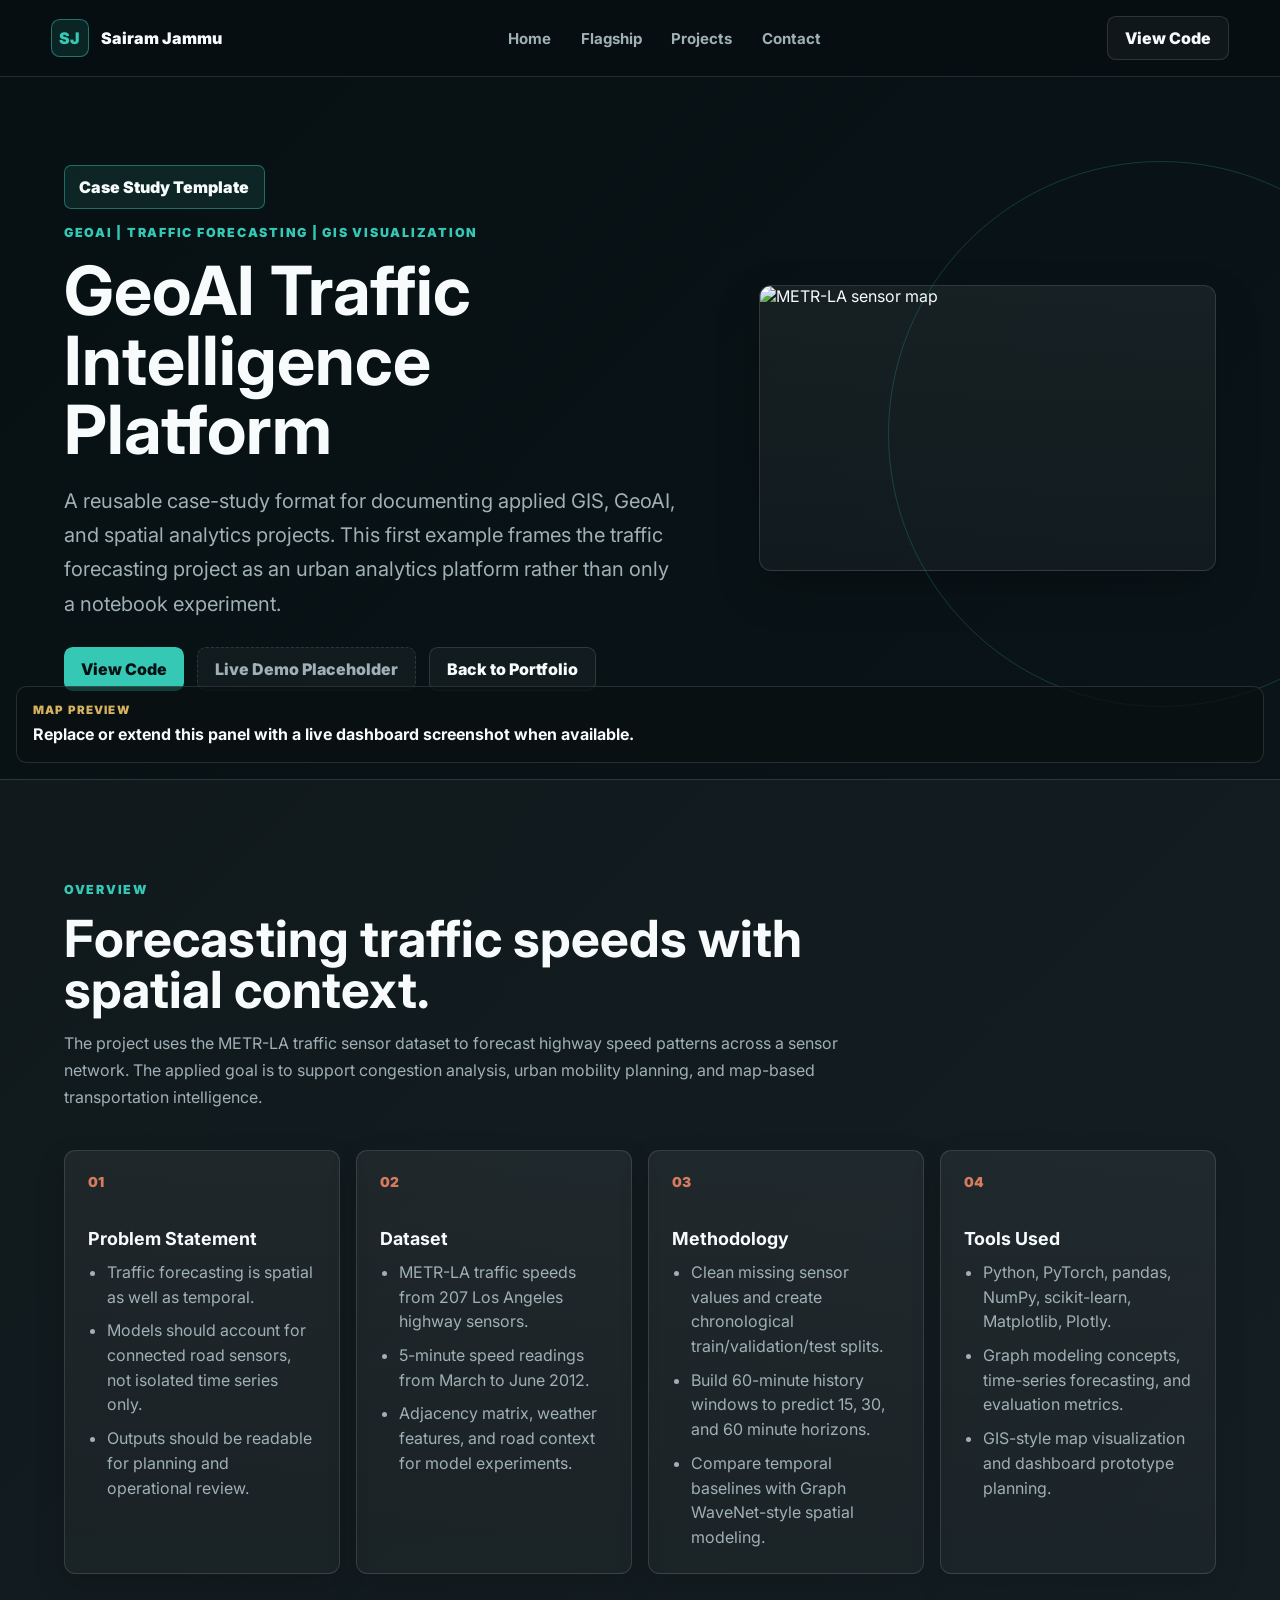
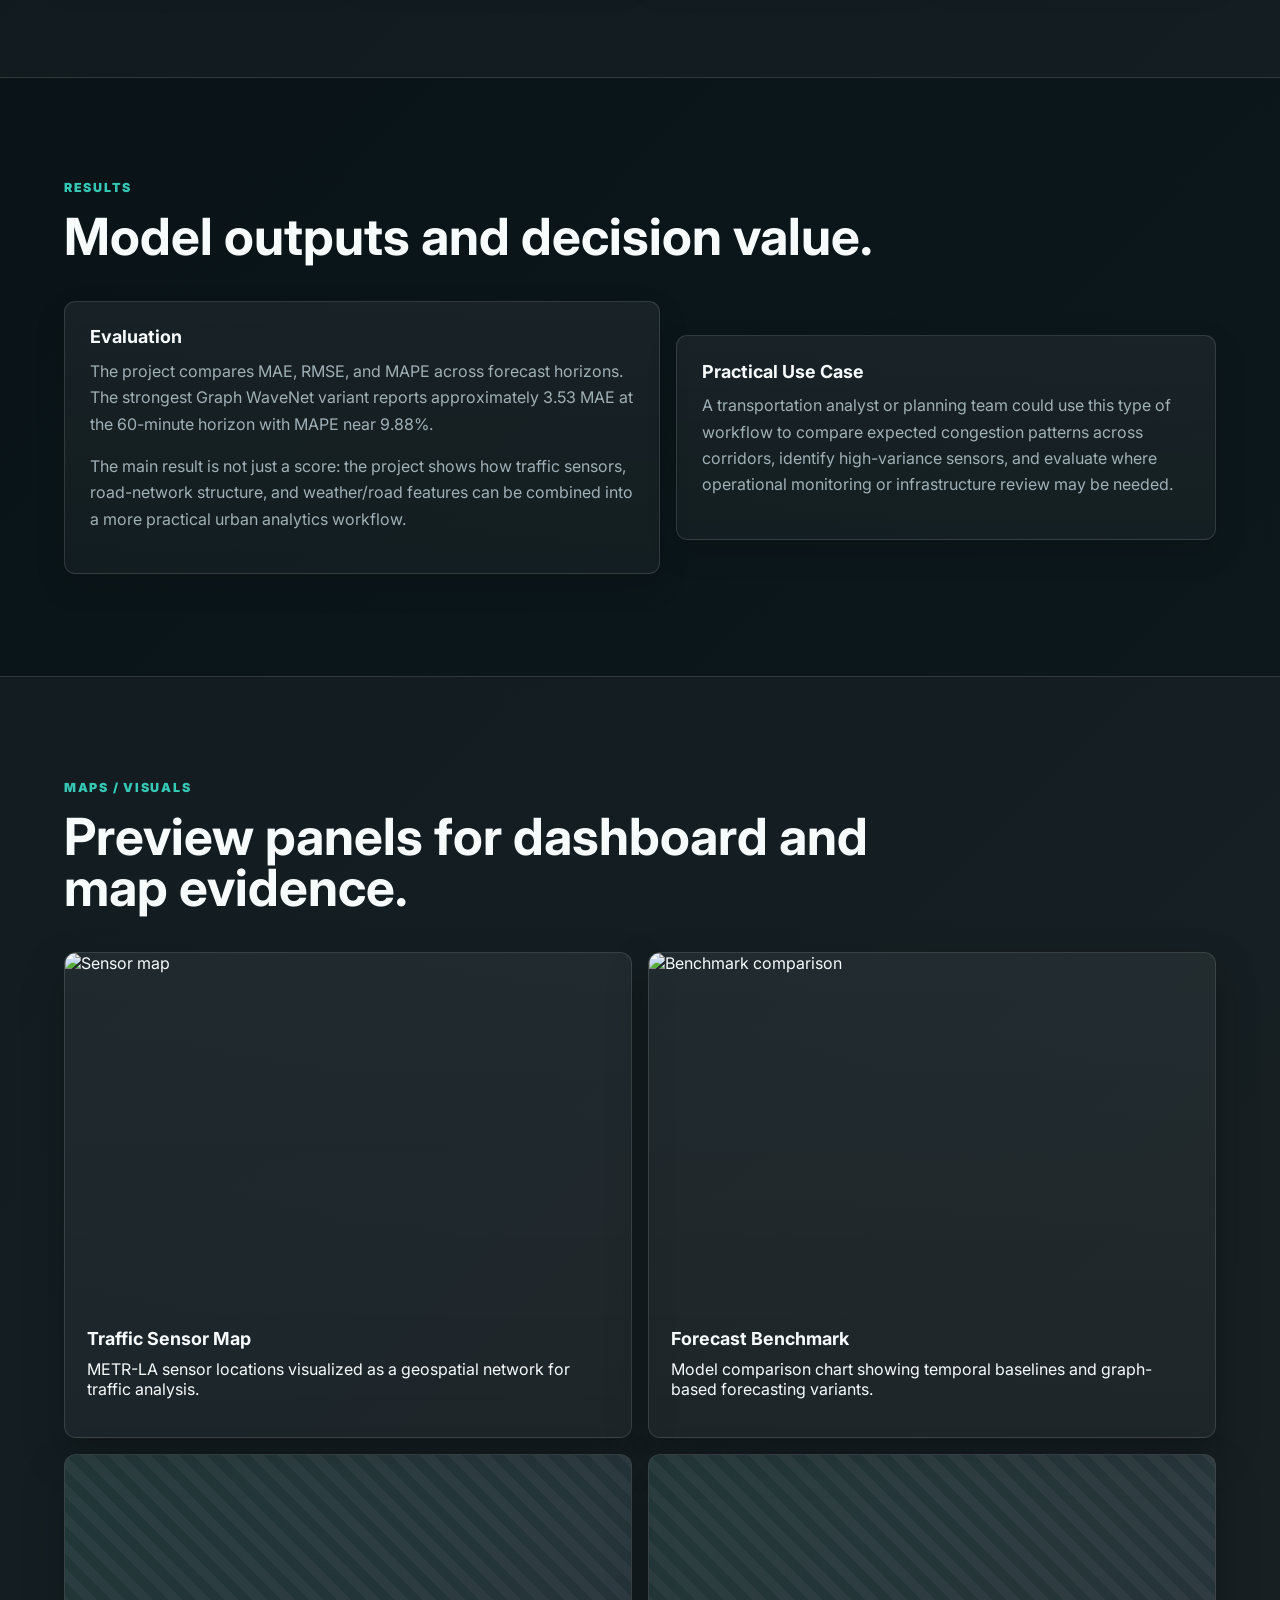
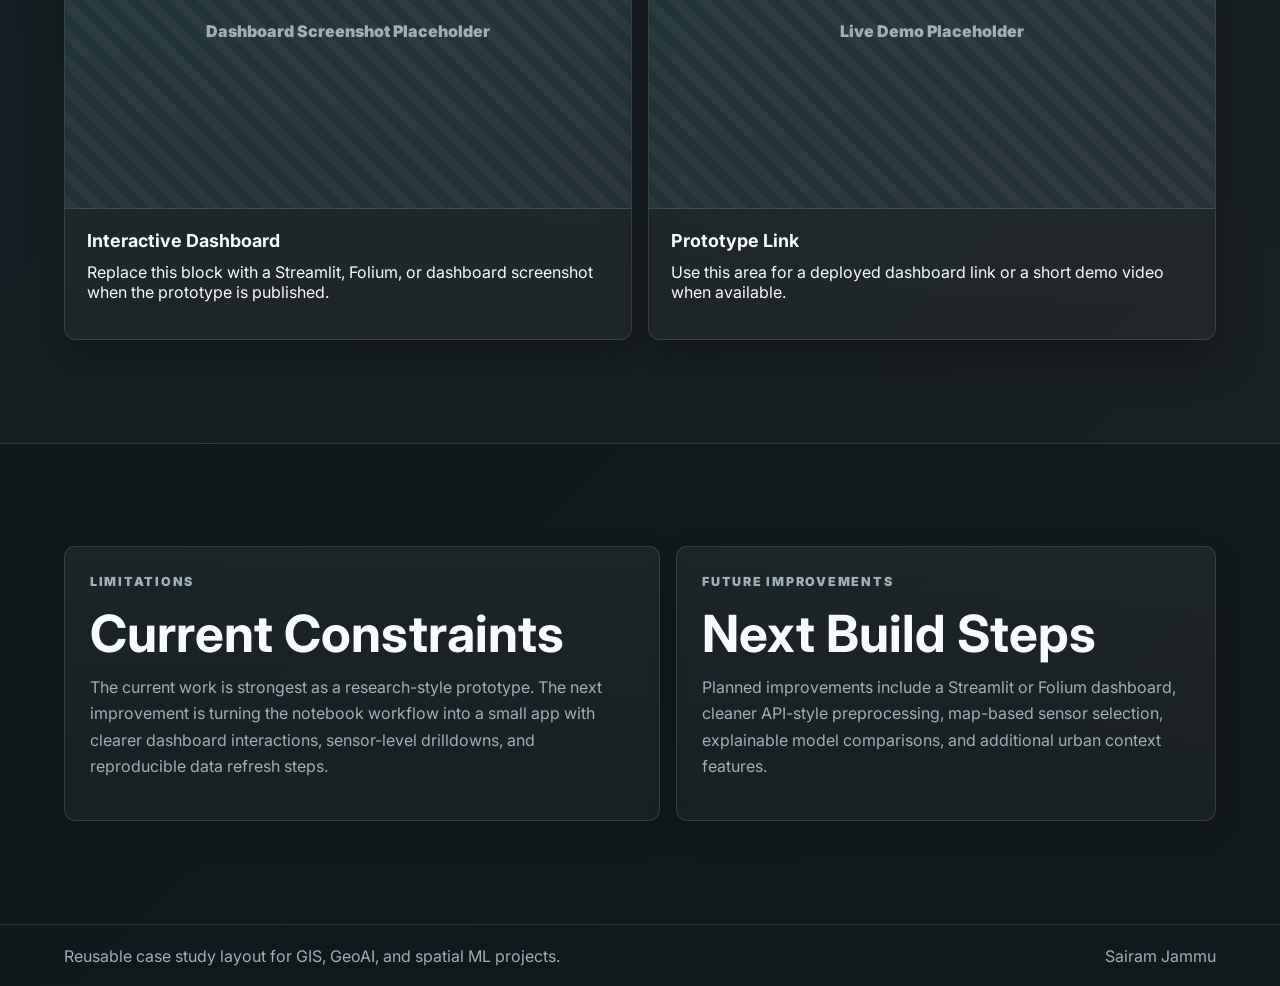
==== case-studies/traffic-forecasting.html @ 270493f6 "Reposition portfolio for GIS and GeoAI roles" ====
<!doctype html>
<html lang="en">
  <head>
    <meta charset="UTF-8" />
    <meta name="viewport" content="width=device-width, initial-scale=1.0" />
    <title>Case Study | GeoAI Traffic Intelligence Platform</title>
    <meta
      name="description"
      content="Case study for a GeoAI traffic forecasting and visualization project using METR-LA sensors, graph modeling ideas, weather features, road context, and GIS map outputs."
    />
    <link rel="preconnect" href="https://fonts.googleapis.com" />
    <link rel="preconnect" href="https://fonts.gstatic.com" crossorigin />
    <link
      href="https://fonts.googleapis.com/css2?family=Inter:wght@400;500;600;700;800;900&display=swap"
      rel="stylesheet"
    />
    <link rel="stylesheet" href="../styles.css?v=11" />
  </head>
  <body>
    <header class="site-header">
      <a class="brand" href="../index.html#home" aria-label="Sairam Jammu home">
        <span class="brand-mark">SJ</span>
        <span>Sairam Jammu</span>
      </a>
      <nav class="nav-links" aria-label="Primary navigation">
        <a href="../index.html#home">Home</a>
        <a href="../index.html#flagship">Flagship</a>
        <a href="../index.html#projects">Projects</a>
        <a href="../index.html#contact">Contact</a>
      </nav>
      <a class="header-button" href="https://github.com/SairamJammu/short-term-traffic-forecasting" target="_blank" rel="noreferrer">View Code</a>
    </header>

    <main>
      <section class="hero case-hero">
        <div class="hero-copy">
          <p class="welcome-badge">Case Study Template</p>
          <p class="eyebrow">GeoAI | Traffic Forecasting | GIS Visualization</p>
          <h1>GeoAI Traffic Intelligence Platform</h1>
          <p class="hero-lede">
            A reusable case-study format for documenting applied GIS, GeoAI, and spatial analytics projects.
            This first example frames the traffic forecasting project as an urban analytics platform rather than
            only a notebook experiment.
          </p>
          <div class="hero-actions">
            <a class="primary-button" href="https://github.com/SairamJammu/short-term-traffic-forecasting" target="_blank" rel="noreferrer">View Code</a>
            <a class="secondary-button is-placeholder" href="#">Live Demo Placeholder</a>
            <a class="secondary-button" href="../index.html#projects">Back to Portfolio</a>
          </div>
        </div>
        <div class="preview-panel">
          <img
            src="https://raw.githubusercontent.com/SairamJammu/short-term-traffic-forecasting/main/results/figures/fig_sensor_map.png"
            alt="METR-LA sensor map"
          />
          <div class="visual-caption">
            <span>Map preview</span>
            <strong>Replace or extend this panel with a live dashboard screenshot when available.</strong>
          </div>
        </div>
      </section>

      <section class="section intro-band">
        <div class="section-heading">
          <p class="eyebrow">Overview</p>
          <h2>Forecasting traffic speeds with spatial context.</h2>
          <p class="section-lede">
            The project uses the METR-LA traffic sensor dataset to forecast highway speed patterns across a
            sensor network. The applied goal is to support congestion analysis, urban mobility planning, and
            map-based transportation intelligence.
          </p>
        </div>
        <div class="service-grid">
          <article class="service-card">
            <span>01</span>
            <h3>Problem Statement</h3>
            <ul>
              <li>Traffic forecasting is spatial as well as temporal.</li>
              <li>Models should account for connected road sensors, not isolated time series only.</li>
              <li>Outputs should be readable for planning and operational review.</li>
            </ul>
          </article>
          <article class="service-card">
            <span>02</span>
            <h3>Dataset</h3>
            <ul>
              <li>METR-LA traffic speeds from 207 Los Angeles highway sensors.</li>
              <li>5-minute speed readings from March to June 2012.</li>
              <li>Adjacency matrix, weather features, and road context for model experiments.</li>
            </ul>
          </article>
          <article class="service-card">
            <span>03</span>
            <h3>Methodology</h3>
            <ul>
              <li>Clean missing sensor values and create chronological train/validation/test splits.</li>
              <li>Build 60-minute history windows to predict 15, 30, and 60 minute horizons.</li>
              <li>Compare temporal baselines with Graph WaveNet-style spatial modeling.</li>
            </ul>
          </article>
          <article class="service-card">
            <span>04</span>
            <h3>Tools Used</h3>
            <ul>
              <li>Python, PyTorch, pandas, NumPy, scikit-learn, Matplotlib, Plotly.</li>
              <li>Graph modeling concepts, time-series forecasting, and evaluation metrics.</li>
              <li>GIS-style map visualization and dashboard prototype planning.</li>
            </ul>
          </article>
        </div>
      </section>

      <section class="section">
        <div class="section-heading">
          <p class="eyebrow">Results</p>
          <h2>Model outputs and decision value.</h2>
        </div>
        <div class="flagship-layout">
          <article class="experience-card">
            <h3>Evaluation</h3>
            <p>
              The project compares MAE, RMSE, and MAPE across forecast horizons. The strongest Graph WaveNet
              variant reports approximately 3.53 MAE at the 60-minute horizon with MAPE near 9.88%.
            </p>
            <p>
              The main result is not just a score: the project shows how traffic sensors, road-network structure,
              and weather/road features can be combined into a more practical urban analytics workflow.
            </p>
          </article>
          <article class="experience-card">
            <h3>Practical Use Case</h3>
            <p>
              A transportation analyst or planning team could use this type of workflow to compare expected
              congestion patterns across corridors, identify high-variance sensors, and evaluate where operational
              monitoring or infrastructure review may be needed.
            </p>
          </article>
        </div>
      </section>

      <section class="section intro-band">
        <div class="section-heading">
          <p class="eyebrow">Maps / Visuals</p>
          <h2>Preview panels for dashboard and map evidence.</h2>
        </div>
        <div class="featured-grid">
          <div class="preview-panel">
            <img
              src="https://raw.githubusercontent.com/SairamJammu/short-term-traffic-forecasting/main/results/figures/fig_sensor_map.png"
              alt="Sensor map"
            />
            <div class="card-body">
              <h3>Traffic Sensor Map</h3>
              <p>METR-LA sensor locations visualized as a geospatial network for traffic analysis.</p>
            </div>
          </div>
          <div class="preview-panel">
            <img
              src="https://raw.githubusercontent.com/SairamJammu/short-term-traffic-forecasting/main/results/figures/fig_full_benchmark_comparison.png"
              alt="Benchmark comparison"
            />
            <div class="card-body">
              <h3>Forecast Benchmark</h3>
              <p>Model comparison chart showing temporal baselines and graph-based forecasting variants.</p>
            </div>
          </div>
          <div class="preview-panel placeholder-preview">
            <div class="placeholder-box">Dashboard Screenshot Placeholder</div>
            <div class="card-body">
              <h3>Interactive Dashboard</h3>
              <p>Replace this block with a Streamlit, Folium, or dashboard screenshot when the prototype is published.</p>
            </div>
          </div>
          <div class="preview-panel placeholder-preview">
            <div class="placeholder-box">Live Demo Placeholder</div>
            <div class="card-body">
              <h3>Prototype Link</h3>
              <p>Use this area for a deployed dashboard link or a short demo video when available.</p>
            </div>
          </div>
        </div>
      </section>

      <section class="section">
        <div class="flagship-layout">
          <article class="experience-card">
            <p class="eyebrow">Limitations</p>
            <h2>Current Constraints</h2>
            <p>
              The current work is strongest as a research-style prototype. The next improvement is turning the
              notebook workflow into a small app with clearer dashboard interactions, sensor-level drilldowns,
              and reproducible data refresh steps.
            </p>
          </article>
          <article class="experience-card">
            <p class="eyebrow">Future Improvements</p>
            <h2>Next Build Steps</h2>
            <p>
              Planned improvements include a Streamlit or Folium dashboard, cleaner API-style preprocessing,
              map-based sensor selection, explainable model comparisons, and additional urban context features.
            </p>
          </article>
        </div>
      </section>
    </main>

    <footer class="site-footer">
      <span>Reusable case study layout for GIS, GeoAI, and spatial ML projects.</span>
      <span>Sairam Jammu</span>
    </footer>
  </body>
</html>
---- styles.css ----
:root {
  color-scheme: dark;
  --bg: #0a1012;
  --panel: #10191d;
  --panel-2: #162126;
  --text: #f7fbfc;
  --muted: #9fb0b6;
  --line: rgba(255, 255, 255, 0.12);
  --teal: #35c8b5;
  --coral: #d77b5f;
  --gold: #d8b35f;
  --blue: #68a4d4;
  --ink: #061012;
  --shadow: 0 18px 42px rgba(0, 0, 0, 0.26);
}

* {
  box-sizing: border-box;
}

html {
  scroll-behavior: smooth;
}

body {
  background: linear-gradient(135deg, #071013 0%, #0c171b 58%, #12191c 100%);
  color: var(--text);
  font-family: Inter, system-ui, -apple-system, BlinkMacSystemFont, "Segoe UI", sans-serif;
  margin: 0;
  min-width: 320px;
}

a {
  color: inherit;
  text-decoration: none;
}

button {
  font: inherit;
}

.site-header {
  align-items: center;
  background: rgba(8, 15, 18, 0.86);
  backdrop-filter: blur(18px);
  border-bottom: 1px solid var(--line);
  display: flex;
  gap: 1rem;
  justify-content: space-between;
  padding: 1rem clamp(1rem, 4vw, 4rem);
  position: sticky;
  top: 0;
  z-index: 20;
}

.site-header.is-scrolled {
  box-shadow: 0 14px 34px rgba(0, 0, 0, 0.28);
}

.brand,
.nav-links,
.hero-actions,
.contact-actions,
.filters {
  align-items: center;
  display: flex;
}

.brand {
  gap: 0.75rem;
  font-weight: 900;
  white-space: nowrap;
}

.brand-mark {
  background: rgba(53, 200, 181, 0.12);
  border: 1px solid rgba(53, 200, 181, 0.5);
  border-radius: 0.55rem;
  color: var(--teal);
  display: grid;
  height: 2.35rem;
  place-items: center;
  width: 2.35rem;
}

.nav-links {
  color: var(--muted);
  gap: clamp(0.75rem, 2.8vw, 1.85rem);
  font-size: 0.94rem;
  font-weight: 700;
}

.nav-links a:hover {
  color: var(--text);
}

.header-button,
.primary-button,
.secondary-button,
.card-link,
.filter-button {
  border-radius: 0.55rem;
  display: inline-flex;
  font-weight: 850;
  justify-content: center;
  min-height: 2.75rem;
  transition: transform 180ms ease, border-color 180ms ease, background 180ms ease;
}

.header-button,
.secondary-button,
.filter-button {
  background: rgba(255, 255, 255, 0.04);
  border: 1px solid var(--line);
}

.header-button,
.primary-button,
.secondary-button {
  align-items: center;
  padding: 0 1.05rem;
}

.primary-button {
  background: var(--teal);
  color: var(--ink);
}

.secondary-button.is-placeholder,
.card-link.is-placeholder {
  border-style: dashed;
  color: var(--muted);
}

.header-button:hover,
.primary-button:hover,
.secondary-button:hover,
.card-link:hover,
.filter-button:hover {
  transform: translateY(-2px);
}

.hero {
  align-items: center;
  display: grid;
  gap: clamp(2rem, 6vw, 5rem);
  grid-template-columns: minmax(0, 1.15fr) minmax(20rem, 0.85fr);
  min-height: calc(92vh - 4.75rem);
  overflow: hidden;
  padding: clamp(3rem, 7vw, 5.5rem) clamp(1rem, 5vw, 5rem);
  position: relative;
}

.hero::after {
  animation: orbitPulse 6s ease-in-out infinite alternate;
  border: 1px solid rgba(53, 200, 181, 0.22);
  border-radius: 50%;
  content: "";
  height: 34rem;
  inset: 12% -12% auto auto;
  position: absolute;
  width: 34rem;
}

.hero-canvas {
  height: 100%;
  inset: 0;
  opacity: 0.82;
  position: absolute;
  width: 100%;
}

.hero-copy,
.hero-visual {
  position: relative;
  z-index: 1;
}

.hero-copy {
  max-width: 58rem;
}

.welcome-badge {
  background: rgba(53, 200, 181, 0.11);
  border: 1px solid rgba(53, 200, 181, 0.45);
  border-radius: 0.45rem;
  color: var(--text);
  display: inline-flex;
  font-weight: 900;
  margin-bottom: 1rem;
  padding: 0.7rem 0.9rem;
}

.eyebrow {
  color: var(--teal);
  font-size: 0.78rem;
  font-weight: 900;
  letter-spacing: 0.14em;
  margin: 0 0 1rem;
  text-transform: uppercase;
}

h1,
h2,
h3,
h4,
p {
  margin-top: 0;
}

h1 {
  font-size: clamp(2.55rem, 5.3vw, 4.7rem);
  letter-spacing: 0;
  line-height: 1.02;
  margin-bottom: 1.25rem;
  max-width: 17ch;
}

.case-hero {
  min-height: auto;
}

#typedRole {
  color: var(--teal);
  display: block;
  min-height: 1.08em;
}

#typedRole::after {
  animation: blink 0.8s step-end infinite;
  color: var(--gold);
  content: "|";
}

h2 {
  font-size: clamp(2rem, 4vw, 3.8rem);
  letter-spacing: 0;
  line-height: 1;
  margin-bottom: 0.9rem;
}

h3 {
  font-size: 1.12rem;
  margin-bottom: 0.65rem;
}

.hero-lede,
.section-lede {
  color: var(--muted);
  line-height: 1.7;
}

.hero-lede {
  font-size: clamp(1.05rem, 2vw, 1.26rem);
  max-width: 44rem;
}

.hero-actions,
.contact-actions {
  flex-wrap: wrap;
  gap: 0.85rem;
  margin-top: 1.6rem;
}

.hero-visual {
  border: 1px solid var(--line);
  border-radius: 0.75rem;
  box-shadow: var(--shadow);
  min-height: 30rem;
  overflow: hidden;
}

.hero-visual img {
  display: block;
  filter: saturate(1.08) contrast(1.04);
  height: 30rem;
  object-fit: cover;
  width: 100%;
}

.hero-visual::after {
  background:
    linear-gradient(180deg, rgba(7, 16, 19, 0.04), rgba(7, 16, 19, 0.68)),
    radial-gradient(circle at 24% 22%, rgba(53, 200, 181, 0.18), transparent 22rem);
  content: "";
  inset: 0;
  position: absolute;
}

.visual-caption {
  background: rgba(10, 16, 18, 0.76);
  border: 1px solid var(--line);
  border-radius: 0.65rem;
  bottom: 1rem;
  left: 1rem;
  padding: 1rem;
  position: absolute;
  right: 1rem;
  z-index: 1;
}

.visual-caption span,
.project-meta span,
.experience-topline span {
  color: var(--gold);
  display: block;
  font-size: 0.72rem;
  font-weight: 900;
  letter-spacing: 0.1em;
  margin-bottom: 0.45rem;
  text-transform: uppercase;
}

.visual-caption strong {
  line-height: 1.35;
}

.proof-strip {
  display: grid;
  gap: 1px;
  grid-template-columns: repeat(4, minmax(0, 1fr));
  margin: 0 auto;
  max-width: 1200px;
  padding: 0 clamp(1rem, 4vw, 4rem) 2rem;
}

.proof-strip article {
  background: rgba(255, 255, 255, 0.045);
  border: 1px solid var(--line);
  min-height: 10rem;
  padding: 1.35rem;
}

.proof-strip span {
  color: var(--teal);
  display: block;
  font-size: clamp(2rem, 4vw, 3.35rem);
  font-weight: 950;
  line-height: 1;
  margin-bottom: 0.7rem;
}

.proof-strip p {
  color: var(--muted);
  line-height: 1.5;
  margin-bottom: 0;
}

.section {
  padding: clamp(4rem, 8vw, 6.5rem) clamp(1rem, 5vw, 5rem);
}

.section-heading {
  margin: 0 auto 2.4rem;
  max-width: 1180px;
}

.section-heading h2 {
  max-width: 880px;
}

.section-heading p:not(.eyebrow) {
  max-width: 780px;
}

.intro-band,
.projects-section {
  background: rgba(255, 255, 255, 0.03);
  border-block: 1px solid var(--line);
}

.focus-grid,
.service-grid,
.experience-layout,
.about-layout,
.flagship-layout,
.featured-grid,
.project-grid,
.skills-flow {
  display: grid;
  gap: 1rem;
  margin: 0 auto;
  max-width: 1180px;
}

.focus-grid,
.service-grid {
  grid-template-columns: repeat(4, minmax(0, 1fr));
}

.focus-card,
.service-card,
.experience-card,
.education-card,
.featured-card,
.project-card,
.skill-card {
  background: linear-gradient(180deg, rgba(255, 255, 255, 0.06), rgba(255, 255, 255, 0.035));
  border: 1px solid var(--line);
  border-radius: 0.7rem;
  box-shadow: 0 12px 32px rgba(0, 0, 0, 0.12);
}

.focus-card {
  min-height: 15rem;
  padding: 1.55rem;
}

.focus-card span,
.service-card span,
.skill-step {
  color: var(--coral);
  display: block;
  font-size: 0.86rem;
  font-weight: 950;
  margin-bottom: 2.4rem;
}

.service-card {
  min-height: 18rem;
  padding: 1.45rem;
}

.service-card ul {
  color: var(--muted);
  line-height: 1.55;
  margin: 0;
  padding-left: 1.15rem;
}

.service-card li + li {
  margin-top: 0.55rem;
}

.focus-card p,
.experience-summary,
.experience-card p,
.education-card p,
.project-card p,
.featured-card p,
.skill-card p {
  color: var(--muted);
  line-height: 1.65;
}

.experience-layout {
  align-items: start;
  grid-template-columns: minmax(0, 1.45fr) minmax(18rem, 0.55fr);
}

.about-layout {
  align-items: start;
  grid-template-columns: minmax(0, 1.2fr) minmax(18rem, 0.8fr);
}

.flagship-section {
  background:
    linear-gradient(135deg, rgba(53, 200, 181, 0.08), rgba(104, 164, 212, 0.05)),
    rgba(255, 255, 255, 0.025);
  border-block: 1px solid var(--line);
}

.flagship-layout {
  align-items: center;
  grid-template-columns: minmax(0, 1.05fr) minmax(22rem, 0.95fr);
}

.component-list {
  display: flex;
  flex-wrap: wrap;
  gap: 0.55rem;
  margin-top: 1.35rem;
}

.component-list span {
  background: rgba(53, 200, 181, 0.09);
  border: 1px solid rgba(53, 200, 181, 0.22);
  border-radius: 999px;
  color: #dff8f4;
  font-size: 0.82rem;
  font-weight: 800;
  padding: 0.5rem 0.7rem;
}

.preview-panel {
  background: linear-gradient(180deg, rgba(255, 255, 255, 0.06), rgba(255, 255, 255, 0.035));
  border: 1px solid var(--line);
  border-radius: 0.75rem;
  box-shadow: var(--shadow);
  overflow: hidden;
}

.preview-panel img {
  aspect-ratio: 16 / 10;
  display: block;
  object-fit: cover;
  width: 100%;
}

.placeholder-preview {
  min-height: 100%;
}

.placeholder-box {
  align-items: center;
  aspect-ratio: 16 / 10;
  background:
    linear-gradient(135deg, rgba(53, 200, 181, 0.08), rgba(104, 164, 212, 0.08)),
    repeating-linear-gradient(45deg, rgba(255, 255, 255, 0.04) 0 10px, transparent 10px 20px);
  border-bottom: 1px solid var(--line);
  color: var(--muted);
  display: flex;
  font-weight: 900;
  justify-content: center;
  padding: 2rem;
  text-align: center;
}

.preview-grid {
  display: grid;
  gap: 1px;
  grid-template-columns: repeat(3, minmax(0, 1fr));
}

.preview-grid div {
  background: rgba(255, 255, 255, 0.04);
  padding: 1rem;
}

.preview-grid strong,
.preview-grid span {
  display: block;
}

.preview-grid span {
  color: var(--muted);
  font-size: 0.82rem;
  line-height: 1.4;
  margin-top: 0.35rem;
}

.experience-stack {
  display: grid;
  gap: 1rem;
}

.experience-card,
.education-card,
.skill-card {
  padding: 1.55rem;
}

.experience-topline {
  align-items: start;
  display: flex;
  gap: 1rem;
  justify-content: space-between;
}

.role-meta {
  color: var(--muted);
  font-weight: 700;
  margin-bottom: 0;
}

.experience-columns {
  display: grid;
  gap: 1rem;
  grid-template-columns: repeat(2, minmax(0, 1fr));
  margin: 1.35rem 0;
}

.experience-columns div {
  background: rgba(255, 255, 255, 0.035);
  border: 1px solid var(--line);
  border-radius: 0.55rem;
  padding: 1rem;
}

.experience-columns h4 {
  margin-bottom: 0.35rem;
}

.experience-points,
.course-markers,
.tag-list,
.skill-tags {
  display: flex;
  flex-wrap: wrap;
  gap: 0.5rem;
}

.experience-points span,
.course-marker span,
.tag-list span,
.skill-tags span {
  background: rgba(53, 200, 181, 0.09);
  border: 1px solid rgba(53, 200, 181, 0.18);
  border-radius: 999px;
  color: #dff8f4;
  font-size: 0.8rem;
  font-weight: 800;
  padding: 0.42rem 0.65rem;
}

.education-card {
  position: sticky;
  top: 6rem;
}

.course-markers {
  margin-top: 1.2rem;
}

.featured-grid {
  grid-template-columns: repeat(2, minmax(0, 1fr));
}

.project-grid {
  grid-template-columns: repeat(2, minmax(0, 1fr));
}

.featured-card,
.project-card {
  overflow: hidden;
}

.project-image {
  aspect-ratio: 16 / 9;
  background-position: center;
  background-size: cover;
  border-bottom: 1px solid var(--line);
  position: relative;
}

.image-label {
  background: rgba(6, 16, 18, 0.78);
  border: 1px solid var(--line);
  border-radius: 999px;
  bottom: 0.9rem;
  color: var(--text);
  font-size: 0.75rem;
  font-weight: 850;
  left: 0.9rem;
  padding: 0.45rem 0.65rem;
  position: absolute;
}

.card-body {
  padding: 1.35rem;
}

.project-meta {
  display: flex;
  flex-wrap: wrap;
  gap: 0.55rem;
  margin-bottom: 0.9rem;
}

.project-meta span {
  background: rgba(255, 255, 255, 0.05);
  border: 1px solid var(--line);
  border-radius: 999px;
  color: var(--blue);
  margin: 0;
  padding: 0.35rem 0.55rem;
}

.project-title-link:hover {
  color: var(--teal);
}

.impact-list {
  border-block: 1px solid var(--line);
  display: grid;
  gap: 0.55rem;
  margin: 1rem 0;
  padding: 1rem 0;
}

.case-fields {
  border-block: 1px solid var(--line);
  display: grid;
  gap: 0.7rem;
  margin: 1rem 0;
  padding: 1rem 0;
}

.impact-list p,
.case-fields p {
  margin-bottom: 0;
}

.impact-list strong,
.case-fields strong {
  color: var(--text);
}

.card-actions {
  display: flex;
  flex-wrap: wrap;
  gap: 0.65rem;
  margin-top: 1.15rem;
}

.card-link {
  align-items: center;
  background: rgba(53, 200, 181, 0.11);
  border: 1px solid rgba(53, 200, 181, 0.32);
  color: #dff8f4;
  min-height: 2.45rem;
  padding: 0 0.85rem;
}

.project-heading {
  align-items: end;
  display: flex;
  gap: 1.5rem;
  justify-content: space-between;
}

.filters {
  flex-wrap: wrap;
  gap: 0.55rem;
  justify-content: flex-end;
  max-width: 38rem;
}

.filter-button {
  color: var(--muted);
  cursor: pointer;
  min-height: 2.35rem;
  padding: 0 0.75rem;
}

.filter-button.active {
  background: var(--teal);
  border-color: var(--teal);
  color: var(--ink);
}

.skills-flow {
  grid-template-columns: repeat(5, minmax(0, 1fr));
}

.skill-card {
  min-height: 15rem;
}

.skill-tags {
  margin-top: 1rem;
}

.contact-section {
  align-items: center;
  background:
    linear-gradient(90deg, rgba(7, 16, 19, 0.96), rgba(7, 16, 19, 0.76)),
    url("assets/images/portfolio-hero.png") center / cover;
  border-top: 1px solid var(--line);
  display: flex;
  gap: 2rem;
  justify-content: space-between;
  padding: clamp(4rem, 8vw, 6rem) clamp(1rem, 5vw, 5rem);
}

.contact-section h2 {
  max-width: 850px;
}

.site-footer {
  align-items: center;
  border-top: 1px solid var(--line);
  color: var(--muted);
  display: flex;
  gap: 1rem;
  justify-content: space-between;
  padding: 1.3rem clamp(1rem, 5vw, 5rem);
}

@keyframes blink {
  50% {
    opacity: 0;
  }
}

@keyframes orbitPulse {
  from {
    opacity: 0.35;
    transform: scale(0.96);
  }
  to {
    opacity: 0.75;
    transform: scale(1.03);
  }
}

@media (max-width: 1040px) {
  .site-header {
    align-items: flex-start;
    flex-wrap: wrap;
  }

  .nav-links {
    order: 3;
    overflow-x: auto;
    padding-bottom: 0.2rem;
    width: 100%;
  }

  .hero,
  .experience-layout,
  .about-layout,
  .flagship-layout,
  .project-heading,
  .contact-section {
    grid-template-columns: 1fr;
  }

  .hero {
    min-height: auto;
  }

  .project-heading,
  .contact-section {
    align-items: flex-start;
    display: grid;
  }

  .education-card {
    position: static;
  }
}

@media (max-width: 760px) {
  .focus-grid,
  .service-grid,
  .proof-strip,
  .featured-grid,
  .project-grid,
  .skills-flow,
  .experience-columns {
    grid-template-columns: 1fr;
  }

  .hero-visual,
  .hero-visual img {
    min-height: 22rem;
  }

  .hero-visual img {
    height: 22rem;
  }

  .primary-button,
  .secondary-button,
  .header-button {
    width: 100%;
  }

  .brand {
    width: calc(100% - 7rem);
  }

  .site-footer {
    align-items: flex-start;
    flex-direction: column;
  }
}

@media (max-width: 1180px) {
  .service-grid,
  .skills-flow {
    grid-template-columns: repeat(2, minmax(0, 1fr));
  }
}

@media (max-width: 760px) {
  .service-grid,
  .skills-flow {
    grid-template-columns: 1fr;
  }

  .preview-grid {
    grid-template-columns: 1fr;
  }
}
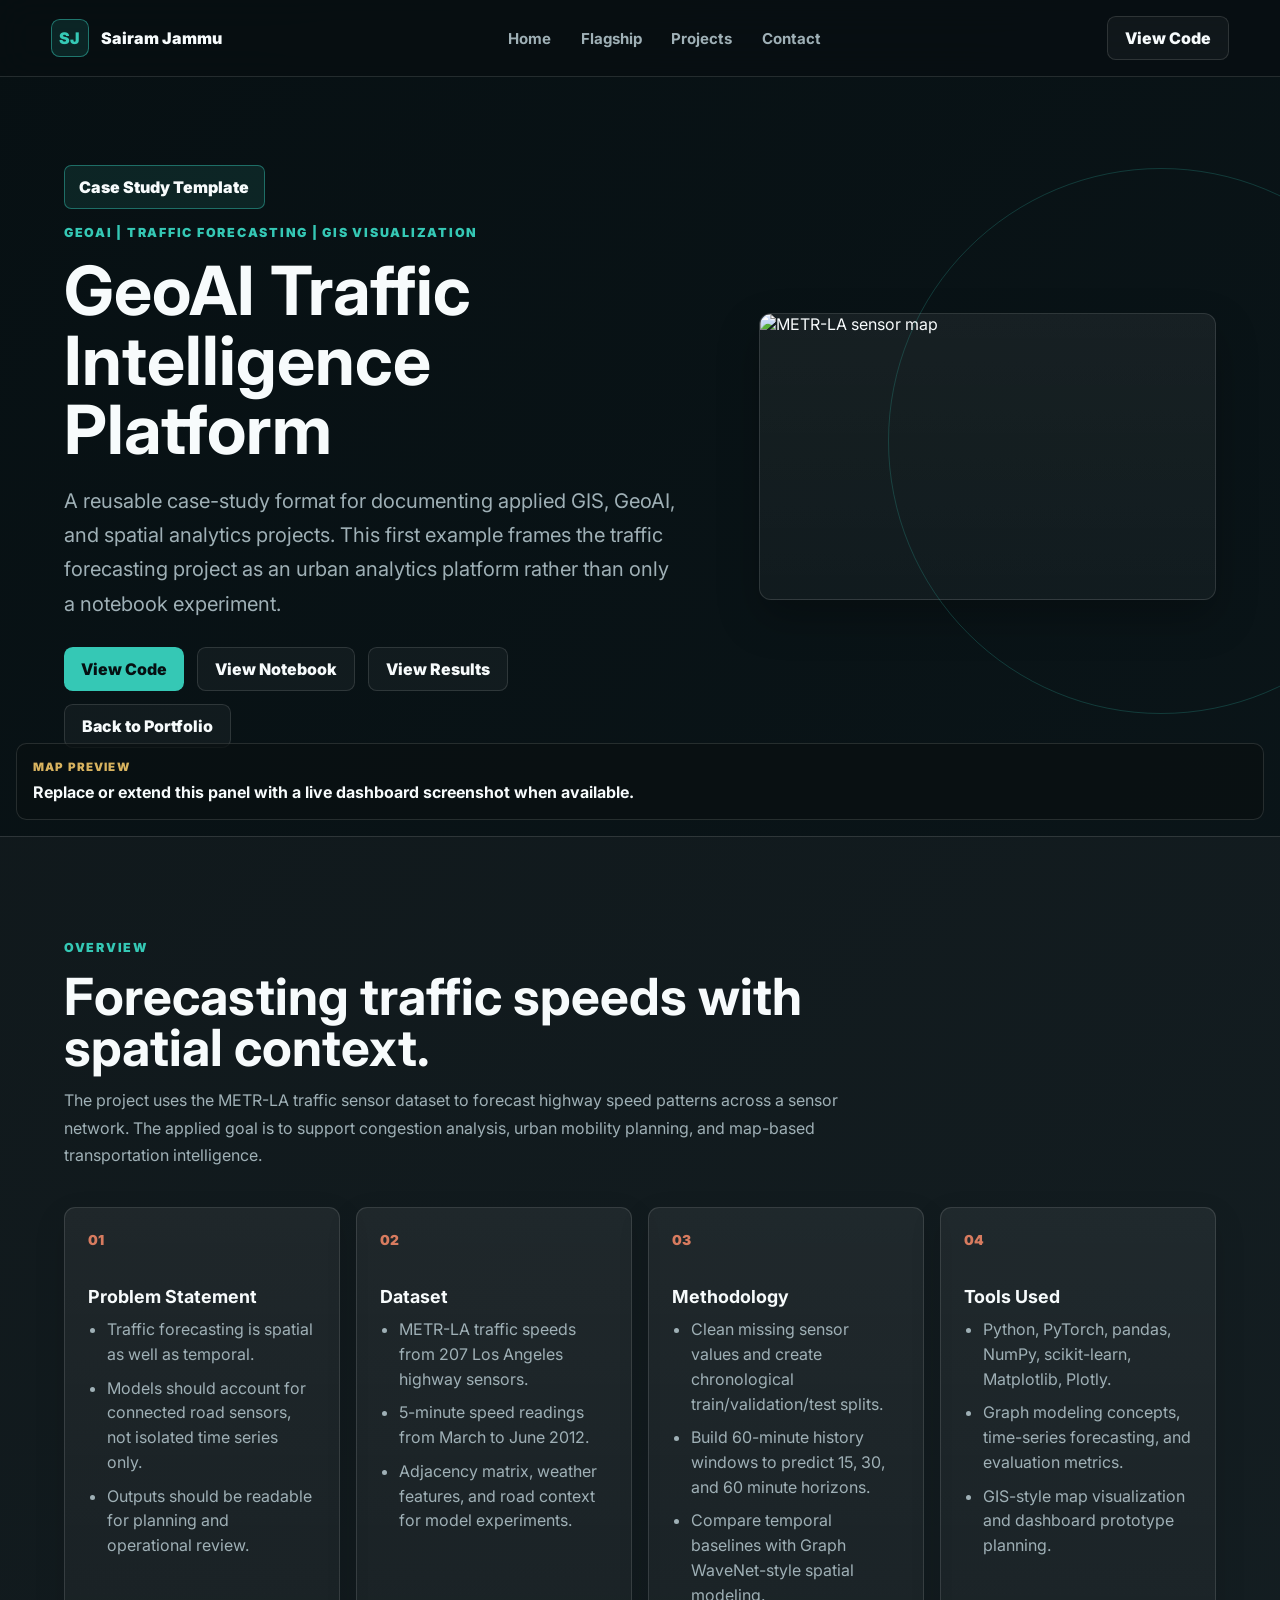
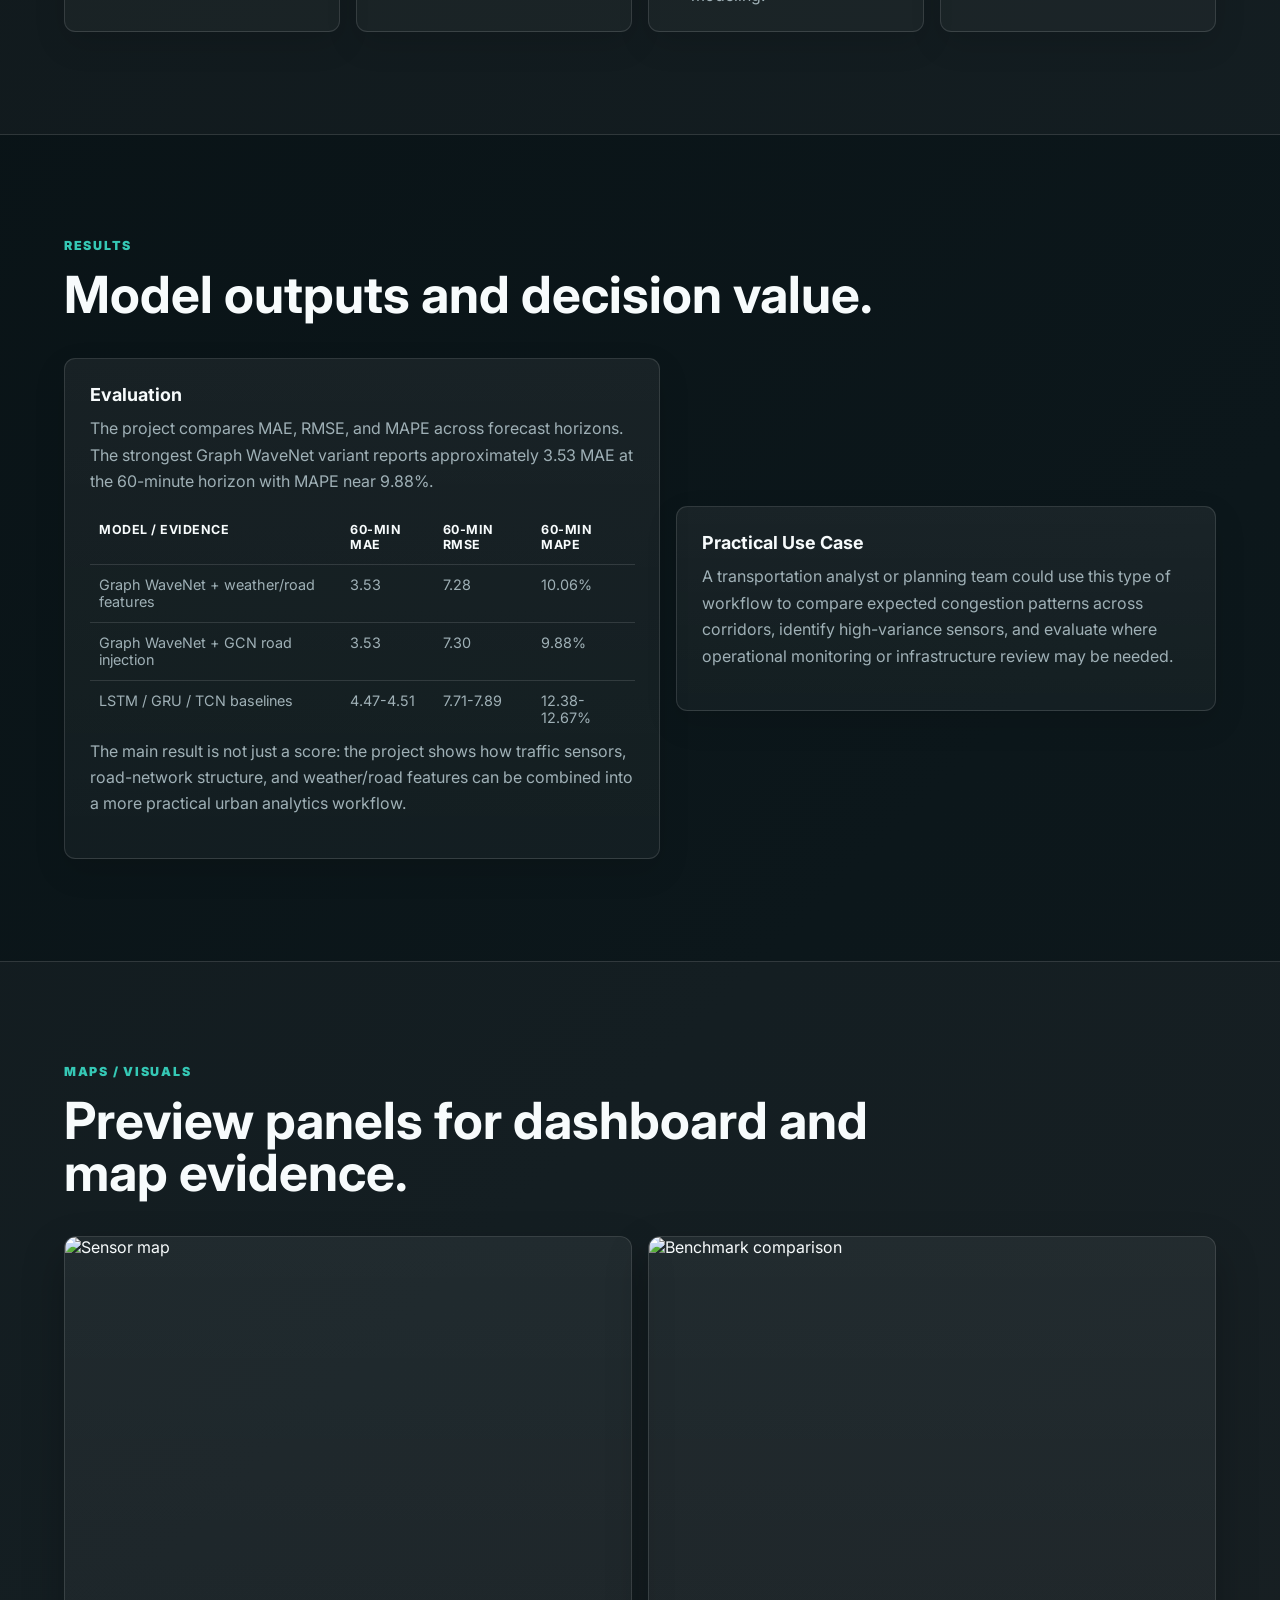
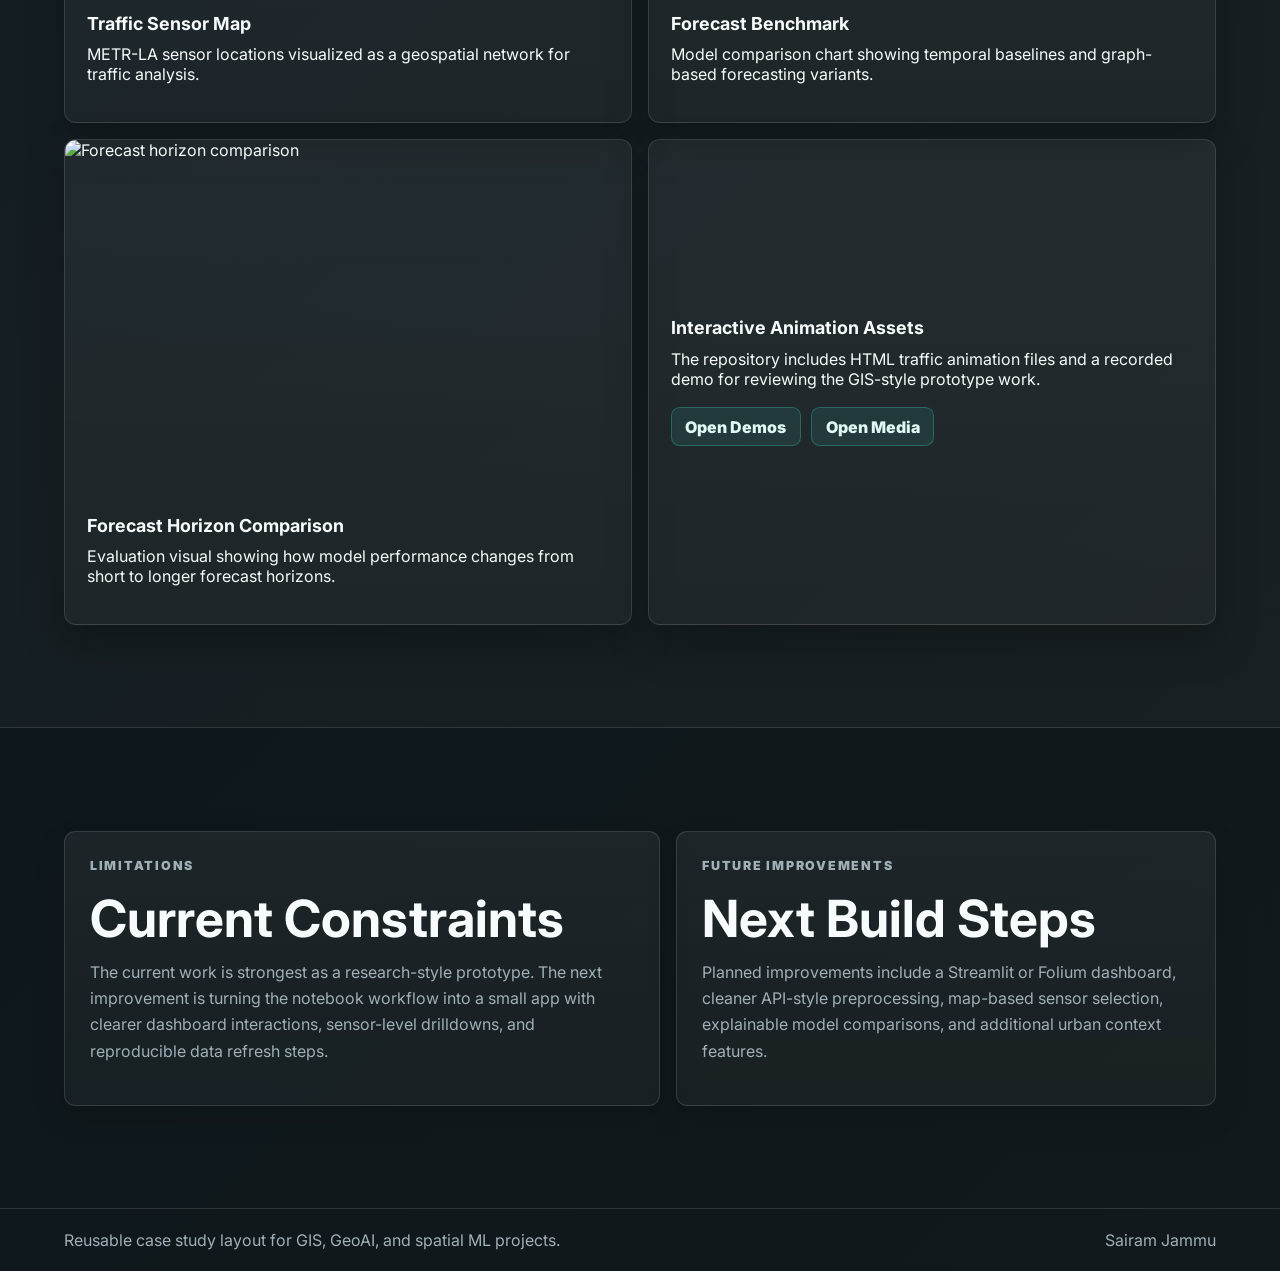
==== commit 20bb0bdb: "Replace portfolio placeholders with proof links" ====
--- a/case-studies/traffic-forecasting.html
+++ b/case-studies/traffic-forecasting.html
@@ -14,7 +14,7 @@
       href="https://fonts.googleapis.com/css2?family=Inter:wght@400;500;600;700;800;900&display=swap"
       rel="stylesheet"
     />
-    <link rel="stylesheet" href="../styles.css?v=11" />
+    <link rel="stylesheet" href="../styles.css?v=12" />
   </head>
   <body>
     <header class="site-header">
@@ -44,7 +44,8 @@
           </p>
           <div class="hero-actions">
             <a class="primary-button" href="https://github.com/SairamJammu/short-term-traffic-forecasting" target="_blank" rel="noreferrer">View Code</a>
-            <a class="secondary-button is-placeholder" href="#">Live Demo Placeholder</a>
+            <a class="secondary-button" href="https://github.com/SairamJammu/short-term-traffic-forecasting/tree/main/notebooks" target="_blank" rel="noreferrer">View Notebook</a>
+            <a class="secondary-button" href="https://github.com/SairamJammu/short-term-traffic-forecasting/tree/main/results" target="_blank" rel="noreferrer">View Results</a>
             <a class="secondary-button" href="../index.html#projects">Back to Portfolio</a>
           </div>
         </div>
@@ -122,6 +123,36 @@
               The project compares MAE, RMSE, and MAPE across forecast horizons. The strongest Graph WaveNet
               variant reports approximately 3.53 MAE at the 60-minute horizon with MAPE near 9.88%.
             </p>
+            <table class="metrics-table">
+              <thead>
+                <tr>
+                  <th>Model / Evidence</th>
+                  <th>60-min MAE</th>
+                  <th>60-min RMSE</th>
+                  <th>60-min MAPE</th>
+                </tr>
+              </thead>
+              <tbody>
+                <tr>
+                  <td>Graph WaveNet + weather/road features</td>
+                  <td>3.53</td>
+                  <td>7.28</td>
+                  <td>10.06%</td>
+                </tr>
+                <tr>
+                  <td>Graph WaveNet + GCN road injection</td>
+                  <td>3.53</td>
+                  <td>7.30</td>
+                  <td>9.88%</td>
+                </tr>
+                <tr>
+                  <td>LSTM / GRU / TCN baselines</td>
+                  <td>4.47-4.51</td>
+                  <td>7.71-7.89</td>
+                  <td>12.38-12.67%</td>
+                </tr>
+              </tbody>
+            </table>
             <p>
               The main result is not just a score: the project shows how traffic sensors, road-network structure,
               and weather/road features can be combined into a more practical urban analytics workflow.
@@ -164,18 +195,24 @@
               <p>Model comparison chart showing temporal baselines and graph-based forecasting variants.</p>
             </div>
           </div>
-          <div class="preview-panel placeholder-preview">
-            <div class="placeholder-box">Dashboard Screenshot Placeholder</div>
-            <div class="card-body">
-              <h3>Interactive Dashboard</h3>
-              <p>Replace this block with a Streamlit, Folium, or dashboard screenshot when the prototype is published.</p>
-            </div>
-          </div>
-          <div class="preview-panel placeholder-preview">
-            <div class="placeholder-box">Live Demo Placeholder</div>
-            <div class="card-body">
-              <h3>Prototype Link</h3>
-              <p>Use this area for a deployed dashboard link or a short demo video when available.</p>
+          <div class="preview-panel">
+            <img
+              src="https://raw.githubusercontent.com/SairamJammu/short-term-traffic-forecasting/main/results/figures/fig_horizon_comparison.png"
+              alt="Forecast horizon comparison"
+            />
+            <div class="card-body">
+              <h3>Forecast Horizon Comparison</h3>
+              <p>Evaluation visual showing how model performance changes from short to longer forecast horizons.</p>
+            </div>
+          </div>
+          <div class="preview-panel asset-link-panel">
+            <div class="card-body">
+              <h3>Interactive Animation Assets</h3>
+              <p>The repository includes HTML traffic animation files and a recorded demo for reviewing the GIS-style prototype work.</p>
+              <div class="card-actions">
+                <a class="card-link" href="https://github.com/SairamJammu/short-term-traffic-forecasting/tree/main/demos" target="_blank" rel="noreferrer">Open Demos</a>
+                <a class="card-link" href="https://github.com/SairamJammu/short-term-traffic-forecasting/tree/main/media" target="_blank" rel="noreferrer">Open Media</a>
+              </div>
             </div>
           </div>
         </div>
--- a/styles.css
+++ b/styles.css
@@ -126,12 +126,6 @@
   color: var(--ink);
 }
 
-.secondary-button.is-placeholder,
-.card-link.is-placeholder {
-  border-style: dashed;
-  color: var(--muted);
-}
-
 .header-button:hover,
 .primary-button:hover,
 .secondary-button:hover,
@@ -482,6 +476,46 @@
   padding: 0.5rem 0.7rem;
 }
 
+.evidence-block {
+  background: rgba(255, 255, 255, 0.04);
+  border: 1px solid var(--line);
+  border-radius: 0.65rem;
+  margin-top: 1.35rem;
+  overflow-x: auto;
+  padding: 1rem;
+}
+
+.evidence-block h3 {
+  margin-bottom: 0.8rem;
+}
+
+.metrics-table {
+  border-collapse: collapse;
+  color: var(--muted);
+  font-size: 0.9rem;
+  min-width: 34rem;
+  width: 100%;
+}
+
+.metrics-table th,
+.metrics-table td {
+  border-bottom: 1px solid var(--line);
+  padding: 0.72rem 0.6rem;
+  text-align: left;
+  vertical-align: top;
+}
+
+.metrics-table th {
+  color: var(--text);
+  font-size: 0.78rem;
+  letter-spacing: 0.04em;
+  text-transform: uppercase;
+}
+
+.metrics-table tr:last-child td {
+  border-bottom: 0;
+}
+
 .preview-panel {
   background: linear-gradient(180deg, rgba(255, 255, 255, 0.06), rgba(255, 255, 255, 0.035));
   border: 1px solid var(--line);
@@ -497,23 +531,10 @@
   width: 100%;
 }
 
-.placeholder-preview {
+.asset-link-panel {
+  align-content: center;
+  display: grid;
   min-height: 100%;
-}
-
-.placeholder-box {
-  align-items: center;
-  aspect-ratio: 16 / 10;
-  background:
-    linear-gradient(135deg, rgba(53, 200, 181, 0.08), rgba(104, 164, 212, 0.08)),
-    repeating-linear-gradient(45deg, rgba(255, 255, 255, 0.04) 0 10px, transparent 10px 20px);
-  border-bottom: 1px solid var(--line);
-  color: var(--muted);
-  display: flex;
-  font-weight: 900;
-  justify-content: center;
-  padding: 2rem;
-  text-align: center;
 }
 
 .preview-grid {
